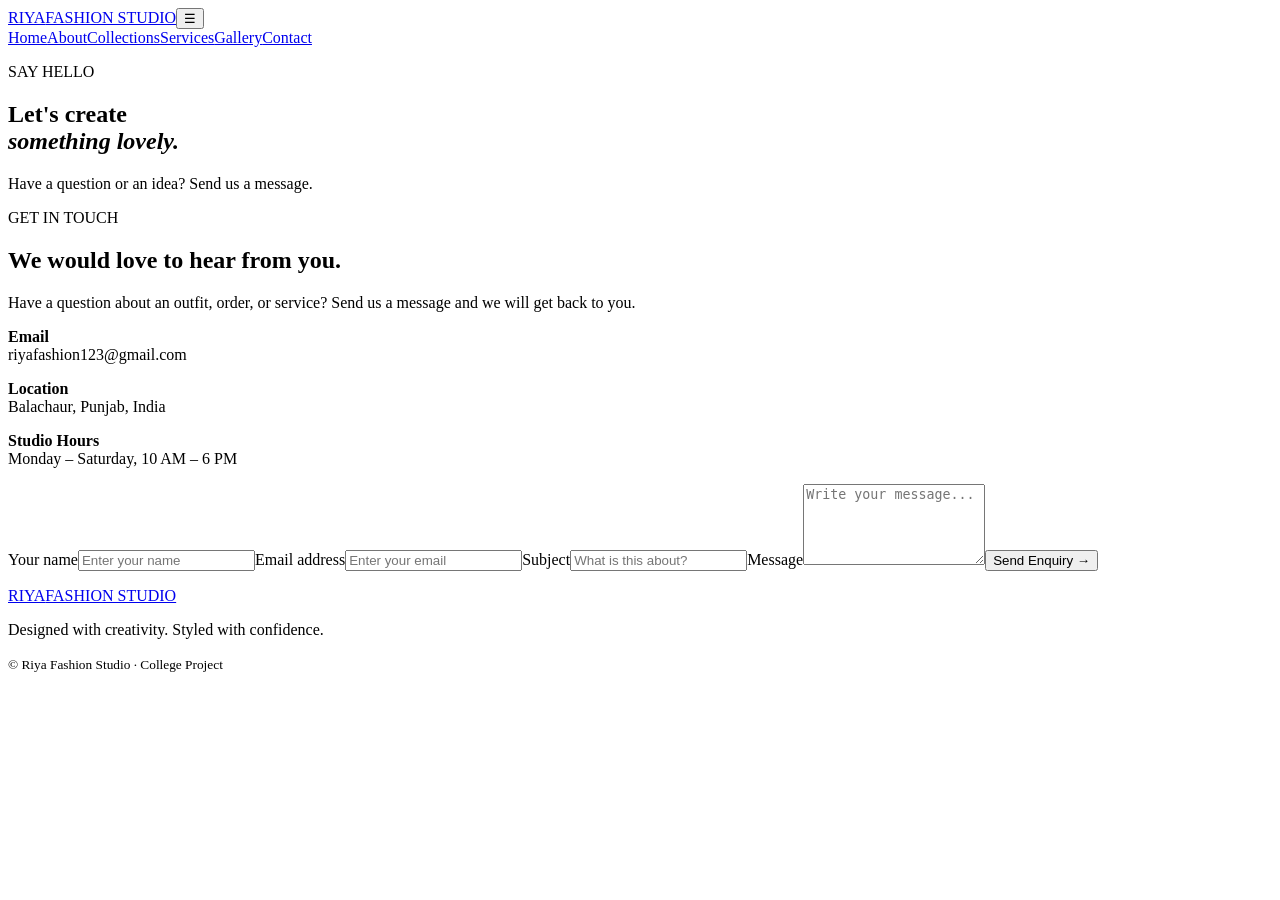
==== contact.html @ d86d6163 "Add files via upload" ====
<!DOCTYPE html>
<html lang="en"><head><meta charset="UTF-8"><meta name="viewport" content="width=device-width, initial-scale=1.0"><title>Contact | Riya Fashion Studio</title><link rel="stylesheet" href="css/style.css"></head>
<body>
<header class="site-header"><a class="logo" href="index.html">RIYA<span>FASHION STUDIO</span></a><button class="menu-btn" type="button" aria-label="Toggle navigation" aria-expanded="false" aria-controls="navigation">☰</button><nav id="navigation" class="navigation"><a href="index.html">Home</a><a href="about.html">About</a><a href="collections.html">Collections</a><a href="services.html">Services</a><a href="gallery.html">Gallery</a><a class="active" href="contact.html">Contact</a></nav></header>
<main><section class="page-banner"><p class="eyebrow">SAY HELLO</p><h1>Let's create<br><em>something lovely.</em></h1><p>Have a question or an idea? Send us a message.</p></section>
<section class="contact-layout section"><div><p class="eyebrow">GET IN TOUCH</p><h2>We would love to hear from you.</h2><p>Have a question about an outfit, order, or service? Send us a message and we will get back to you.</p><div class="contact-info"><p><strong>Email</strong><br>riyafashion123@gmail.com</p><p><strong>Location</strong><br>Balachaur, Punjab, India</p><p><strong>Studio Hours</strong><br>Monday – Saturday, 10 AM – 6 PM</p></div></div>
<form class="contact-form" id="contact-form">
<input type="hidden" name="_subject" value="New enquiry from Riya Fashion Studio">
<input type="hidden" name="_template" value="table"><label for="name">Your name</label><input id="name" name="name" type="text" placeholder="Enter your name" autocomplete="name" required><label for="email">Email address</label><input id="email" name="email" type="email" placeholder="Enter your email" autocomplete="email" required><label for="subject">Subject</label><input id="subject" name="subject" type="text" placeholder="What is this about?" required><label for="message">Message</label><textarea id="message" name="message" rows="5" placeholder="Write your message..." required></textarea><button class="btn" type="submit">Send Enquiry <span>→</span></button><p id="form-message" class="form-message" role="status" aria-live="polite"></p></form></section></main>
<footer class="footer"><a class="logo" href="index.html">RIYA<span>FASHION STUDIO</span></a><p>Designed with creativity. Styled with confidence.</p><small>© <span class="year"></span> Riya Fashion Studio · College Project</small></footer><script src="js/script.js"></script></body></html>
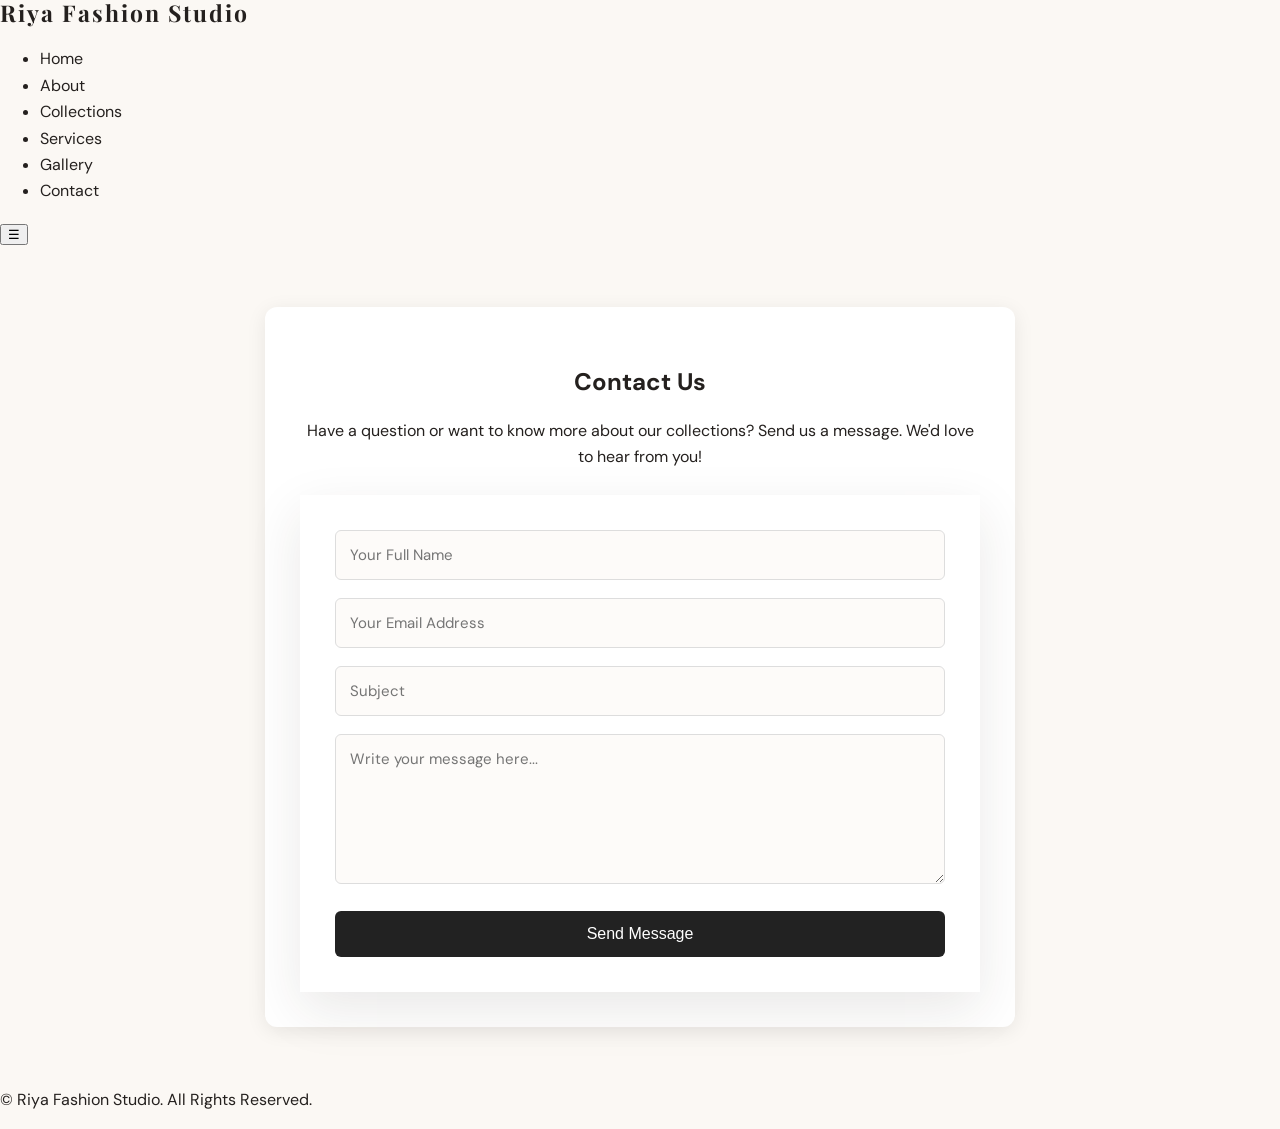
==== commit 4465f33d: "Update contact.html" ====
--- a/contact.html
+++ b/contact.html
@@ -1,10 +1,168 @@
 <!DOCTYPE html>
-<html lang="en"><head><meta charset="UTF-8"><meta name="viewport" content="width=device-width, initial-scale=1.0"><title>Contact | Riya Fashion Studio</title><link rel="stylesheet" href="css/style.css"></head>
+<html lang="en">
+
+<head>
+    <meta charset="UTF-8">
+    <meta name="viewport" content="width=device-width, initial-scale=1.0">
+
+    <title>Contact Us | Riya Fashion Studio</title>
+
+    <link rel="stylesheet" href="css/style.css">
+
+    <style>
+        .contact-section {
+            max-width: 750px;
+            margin: 60px auto;
+            padding: 35px;
+            background: #fff;
+            border-radius: 12px;
+            box-shadow: 0 4px 20px rgba(0, 0, 0, 0.08);
+        }
+
+        .contact-section h1 {
+            text-align: center;
+            margin-bottom: 15px;
+        }
+
+        .contact-section p {
+            text-align: center;
+            margin-bottom: 25px;
+        }
+
+        .contact-form input,
+        .contact-form textarea {
+            width: 100%;
+            padding: 14px;
+            margin-bottom: 18px;
+            border: 1px solid #ddd;
+            border-radius: 6px;
+            font-size: 15px;
+            box-sizing: border-box;
+            font-family: inherit;
+        }
+
+        .contact-form textarea {
+            resize: vertical;
+        }
+
+        .contact-form button {
+            width: 100%;
+            padding: 14px;
+            border: none;
+            border-radius: 6px;
+            background: #222;
+            color: white;
+            font-size: 16px;
+            cursor: pointer;
+            transition: 0.3s;
+        }
+
+        .contact-form button:hover {
+            background: #a67c52;
+        }
+
+        .contact-form button:disabled {
+            opacity: 0.7;
+            cursor: not-allowed;
+        }
+
+        #form-message {
+            display: none;
+            padding: 14px;
+            margin-top: 18px;
+            border-radius: 6px;
+            text-align: center;
+            line-height: 1.5;
+        }
+
+        @media (max-width: 600px) {
+            .contact-section {
+                margin: 30px 15px;
+                padding: 22px;
+            }
+        }
+    </style>
+</head>
+
 <body>
-<header class="site-header"><a class="logo" href="index.html">RIYA<span>FASHION STUDIO</span></a><button class="menu-btn" type="button" aria-label="Toggle navigation" aria-expanded="false" aria-controls="navigation">☰</button><nav id="navigation" class="navigation"><a href="index.html">Home</a><a href="about.html">About</a><a href="collections.html">Collections</a><a href="services.html">Services</a><a href="gallery.html">Gallery</a><a class="active" href="contact.html">Contact</a></nav></header>
-<main><section class="page-banner"><p class="eyebrow">SAY HELLO</p><h1>Let's create<br><em>something lovely.</em></h1><p>Have a question or an idea? Send us a message.</p></section>
-<section class="contact-layout section"><div><p class="eyebrow">GET IN TOUCH</p><h2>We would love to hear from you.</h2><p>Have a question about an outfit, order, or service? Send us a message and we will get back to you.</p><div class="contact-info"><p><strong>Email</strong><br>riyafashion123@gmail.com</p><p><strong>Location</strong><br>Balachaur, Punjab, India</p><p><strong>Studio Hours</strong><br>Monday – Saturday, 10 AM – 6 PM</p></div></div>
-<form class="contact-form" id="contact-form">
-<input type="hidden" name="_subject" value="New enquiry from Riya Fashion Studio">
-<input type="hidden" name="_template" value="table"><label for="name">Your name</label><input id="name" name="name" type="text" placeholder="Enter your name" autocomplete="name" required><label for="email">Email address</label><input id="email" name="email" type="email" placeholder="Enter your email" autocomplete="email" required><label for="subject">Subject</label><input id="subject" name="subject" type="text" placeholder="What is this about?" required><label for="message">Message</label><textarea id="message" name="message" rows="5" placeholder="Write your message..." required></textarea><button class="btn" type="submit">Send Enquiry <span>→</span></button><p id="form-message" class="form-message" role="status" aria-live="polite"></p></form></section></main>
-<footer class="footer"><a class="logo" href="index.html">RIYA<span>FASHION STUDIO</span></a><p>Designed with creativity. Styled with confidence.</p><small>© <span class="year"></span> Riya Fashion Studio · College Project</small></footer><script src="js/script.js"></script></body></html>
+
+    <header>
+        <nav class="navbar">
+            <a href="index.html" class="logo">Riya Fashion Studio</a>
+
+            <ul class="nav-links">
+                <li><a href="index.html">Home</a></li>
+                <li><a href="about.html">About</a></li>
+                <li><a href="collections.html">Collections</a></li>
+                <li><a href="services.html">Services</a></li>
+                <li><a href="gallery.html">Gallery</a></li>
+                <li><a href="contact.html">Contact</a></li>
+            </ul>
+
+            <button class="menu-toggle" aria-label="Toggle navigation">
+                ☰
+            </button>
+        </nav>
+    </header>
+
+    <main>
+
+        <section class="contact-section">
+
+            <h1>Contact Us</h1>
+
+            <p>
+                Have a question or want to know more about our collections?
+                Send us a message. We'd love to hear from you!
+            </p>
+
+            <form id="contact-form" class="contact-form">
+
+                <input
+                    type="text"
+                    name="name"
+                    placeholder="Your Full Name"
+                    required
+                >
+
+                <input
+                    type="email"
+                    name="email"
+                    placeholder="Your Email Address"
+                    required
+                >
+
+                <input
+                    type="text"
+                    name="subject"
+                    placeholder="Subject"
+                    required
+                >
+
+                <textarea
+                    name="message"
+                    placeholder="Write your message here..."
+                    rows="6"
+                    required
+                ></textarea>
+
+                <button type="submit" id="submit-btn">
+                    Send Message
+                </button>
+
+                <div id="form-message" role="status" aria-live="polite"></div>
+
+            </form>
+
+        </section>
+
+    </main>
+
+    <footer>
+        <p>&copy; <span id="current-year"></span> Riya Fashion Studio. All Rights Reserved.</p>
+    </footer>
+
+    <script src="js/script.js"></script>
+
+</body>
+</html>
--- a/css/style.css
+++ b/css/style.css
@@ -0,0 +1,15 @@
+@import url('https://fonts.googleapis.com/css2?family=DM+Sans:wght@400;500;600;700&family=Playfair+Display:ital,wght@0,500;0,600;0,700;1,500;1,600&display=swap');
+:root{--ink:#24201e;--muted:#77706b;--paper:#fbf8f4;--cream:#f1e9df;--accent:#a45d50;--line:#e8dfd6;--white:#fff;--shadow:0 18px 50px rgba(47,35,27,.10);--serif:'Playfair Display',Georgia,serif;--sans:'DM Sans',Arial,sans-serif}
+*{box-sizing:border-box}html{scroll-behavior:smooth}body{margin:0;background:var(--paper);color:var(--ink);font-family:var(--sans);line-height:1.65}img{display:block;max-width:100%;width:100%;object-fit:cover}a{color:inherit;text-decoration:none}.site-header{height:86px;padding:0 7%;display:flex;align-items:center;justify-content:space-between;background:rgba(251,248,244,.96);border-bottom:1px solid var(--line);position:sticky;top:0;z-index:20;backdrop-filter:blur(12px)}.logo{font-family:var(--serif);font-size:23px;letter-spacing:2px;font-weight:700;line-height:1.1}.logo span{display:block;font-family:var(--sans);font-size:9px;letter-spacing:3px;color:var(--accent);margin-top:5px}.navigation{display:flex;align-items:center;gap:27px}.navigation a{font-size:12px;font-weight:600;letter-spacing:.6px;color:#615a55;transition:color .2s}.navigation a:hover,.navigation a.active{color:var(--accent)}.menu-btn{display:none;border:0;background:none;font-size:27px;color:var(--ink);cursor:pointer}.hero{min-height:620px;padding:65px 9% 75px;display:grid;grid-template-columns:1fr 1.02fr;gap:7%;align-items:center;background:var(--cream)}.hero-content{max-width:510px}.eyebrow{font-size:10px;font-weight:700;letter-spacing:3px;color:var(--accent);text-transform:uppercase;margin:0 0 17px}.hero h1,.page-banner h1{font:500 clamp(48px,6vw,82px)/1.08 var(--serif);letter-spacing:-2px;margin:0 0 24px}.hero h1 em,.page-banner h1 em{color:var(--accent);font-weight:500}.hero-text{max-width:420px;color:var(--muted);font-size:15px;margin-bottom:32px}.btn{display:inline-flex;align-items:center;gap:22px;background:var(--ink);color:white;padding:15px 22px;border:0;font:600 12px var(--sans);letter-spacing:.5px;cursor:pointer;transition:background .2s,transform .2s}.btn:hover{background:var(--accent);transform:translateY(-2px)}.hero-visual{height:485px;position:relative}.hero-visual img{height:100%;box-shadow:var(--shadow)}.image-note{position:absolute;right:-22px;bottom:25px;background:var(--white);padding:17px 23px;font-size:9px;letter-spacing:2px;line-height:1.8;box-shadow:var(--shadow)}.image-note strong{font-size:13px;color:var(--accent)}.section{padding:90px 9%}.section-heading{text-align:center;margin:0 auto 43px}.section-heading h2,.about-layout h2,.contact-layout h2{font:500 clamp(32px,4vw,46px)/1.2 var(--serif);margin:0 0 12px}.section-heading>p:last-child{color:var(--muted);margin:0}.feature-grid,.product-grid{display:grid;grid-template-columns:repeat(3,1fr);gap:27px}.feature-card img{height:340px;margin-bottom:19px}.feature-card h3,.product-card h3{font:500 23px var(--serif);margin:0 0 4px}.feature-card p,.product-card p{color:var(--muted);font-size:13px;margin:0}.quote-band{text-align:center;background:#292421;color:white;padding:62px 20px}.quote-band p{font:italic 28px var(--serif);margin:0 0 13px}.quote-band span{font-size:9px;letter-spacing:3px;color:#d6aaa0}.footer{text-align:center;padding:48px 20px 35px;background:#f2ebe3}.footer .logo{display:inline-block}.footer p{font-size:13px;color:var(--muted);margin:15px 0}.footer small{font-size:10px;color:#8a817a}.page-banner{text-align:center;padding:90px 20px 83px;background:var(--cream)}.page-banner h1{font-size:clamp(44px,6vw,68px);margin-bottom:15px}.page-banner>p:last-child{color:var(--muted);margin:0}.about-layout{display:grid;grid-template-columns:1fr 1fr;gap:8%;align-items:center}.about-layout>img{height:510px}.about-layout p:not(.eyebrow){color:var(--muted);font-size:14px}.stats{display:flex;gap:35px;margin-top:32px}.stats div{display:flex;flex-direction:column}.stats strong{font:30px var(--serif);color:var(--accent)}.stats span{font-size:10px;color:var(--muted)}.product-card{background:white;box-shadow:0 8px 30px rgba(47,35,27,.05)}.product-card img{height:330px}.product-info{padding:19px 20px 22px}.product-info strong{display:block;color:var(--accent);margin-top:12px;font-size:14px}.service-grid{display:grid;grid-template-columns:repeat(2,1fr);gap:22px}.service-card{background:white;padding:35px 38px;border:1px solid var(--line);min-height:220px;transition:transform .2s,box-shadow .2s}.service-card:hover{transform:translateY(-4px);box-shadow:var(--shadow)}.service-card span{font:30px var(--serif);color:var(--accent)}.service-card h2{font:500 27px var(--serif);margin:12px 0 8px}.service-card p{color:var(--muted);font-size:14px;margin:0}.image-strip{height:360px}.image-strip img{height:100%}.gallery-grid{display:grid;grid-template-columns:repeat(3,1fr);gap:18px}.gallery-grid img{height:380px}.gallery-grid img:nth-child(2),.gallery-grid img:nth-child(5){height:300px}.contact-layout{display:grid;grid-template-columns:.9fr 1.1fr;gap:9%}.contact-layout>div>p:not(.eyebrow){color:var(--muted);font-size:14px}.contact-info{margin-top:35px}.contact-info p{font-size:13px;color:var(--muted);margin:0 0 20px}.contact-info strong{color:var(--ink);font-size:12px;letter-spacing:1px}.contact-form{background:white;padding:35px;box-shadow:var(--shadow)}.contact-form label{display:block;font-size:11px;font-weight:700;margin:0 0 7px}.contact-form input,.contact-form textarea{width:100%;padding:13px 14px;border:1px solid var(--line);background:#fdfbf9;font:13px var(--sans);margin-bottom:19px;outline:none}.contact-form input:focus,.contact-form textarea:focus{border-color:var(--accent)}.contact-form textarea{resize:vertical}.form-message{font-size:12px;color:var(--accent);margin:14px 0 0;min-height:18px}
+@media(max-width:900px){.site-header{padding:0 5%}.navigation{gap:14px}.navigation a{font-size:11px}.hero{padding-left:6%;padding-right:6%;gap:5%}.section{padding:70px 6%}.feature-card img,.product-card img{height:280px}.gallery-grid img{height:300px}}
+@media(max-width:700px){.site-header{height:72px}.menu-btn{display:block}.navigation{display:none;position:absolute;top:72px;left:0;right:0;padding:18px 7% 24px;background:var(--paper);border-bottom:1px solid var(--line);flex-direction:column;align-items:flex-start;gap:17px}.navigation.open{display:flex}.navigation a{font-size:13px}.hero{grid-template-columns:1fr;padding:55px 7% 65px;gap:38px}.hero-visual{height:390px;margin-right:12px}.hero h1{font-size:58px}.section{padding:65px 7%}.feature-grid,.product-grid{grid-template-columns:1fr 1fr;gap:18px}.feature-card img,.product-card img{height:250px}.about-layout,.contact-layout{grid-template-columns:1fr;gap:35px}.about-layout>img{height:380px}.service-grid{grid-template-columns:1fr}.gallery-grid{grid-template-columns:1fr 1fr;gap:12px}.gallery-grid img,.gallery-grid img:nth-child(2),.gallery-grid img:nth-child(5){height:260px}.page-banner{padding:70px 18px}.contact-form{padding:25px 20px}.stats{gap:22px}.image-strip{height:250px}}
+@media(max-width:420px){.feature-grid,.product-grid{grid-template-columns:1fr}.feature-card img,.product-card img{height:360px}.gallery-grid img,.gallery-grid img:nth-child(2),.gallery-grid img:nth-child(5){height:210px}.hero h1{font-size:51px}.image-note{right:-10px}}
+
+/* Contact form feedback states */
+.contact-form button:disabled{opacity:.65;cursor:wait;transform:none}
+.form-message{font-size:13px;line-height:1.5;margin:16px 0 0;min-height:22px;padding:0}
+.form-message.is-success{color:#236b45;background:#edf7f0;border:1px solid #cce7d4;padding:12px 14px}
+.form-message.is-error{color:#9b342d;background:#fff1ef;border:1px solid #f0d0cb;padding:12px 14px}
+.form-message.is-sending{color:#806044}
+.hero-visual img{object-position:center 35%}
+.about-layout>img{object-position:center 25%}
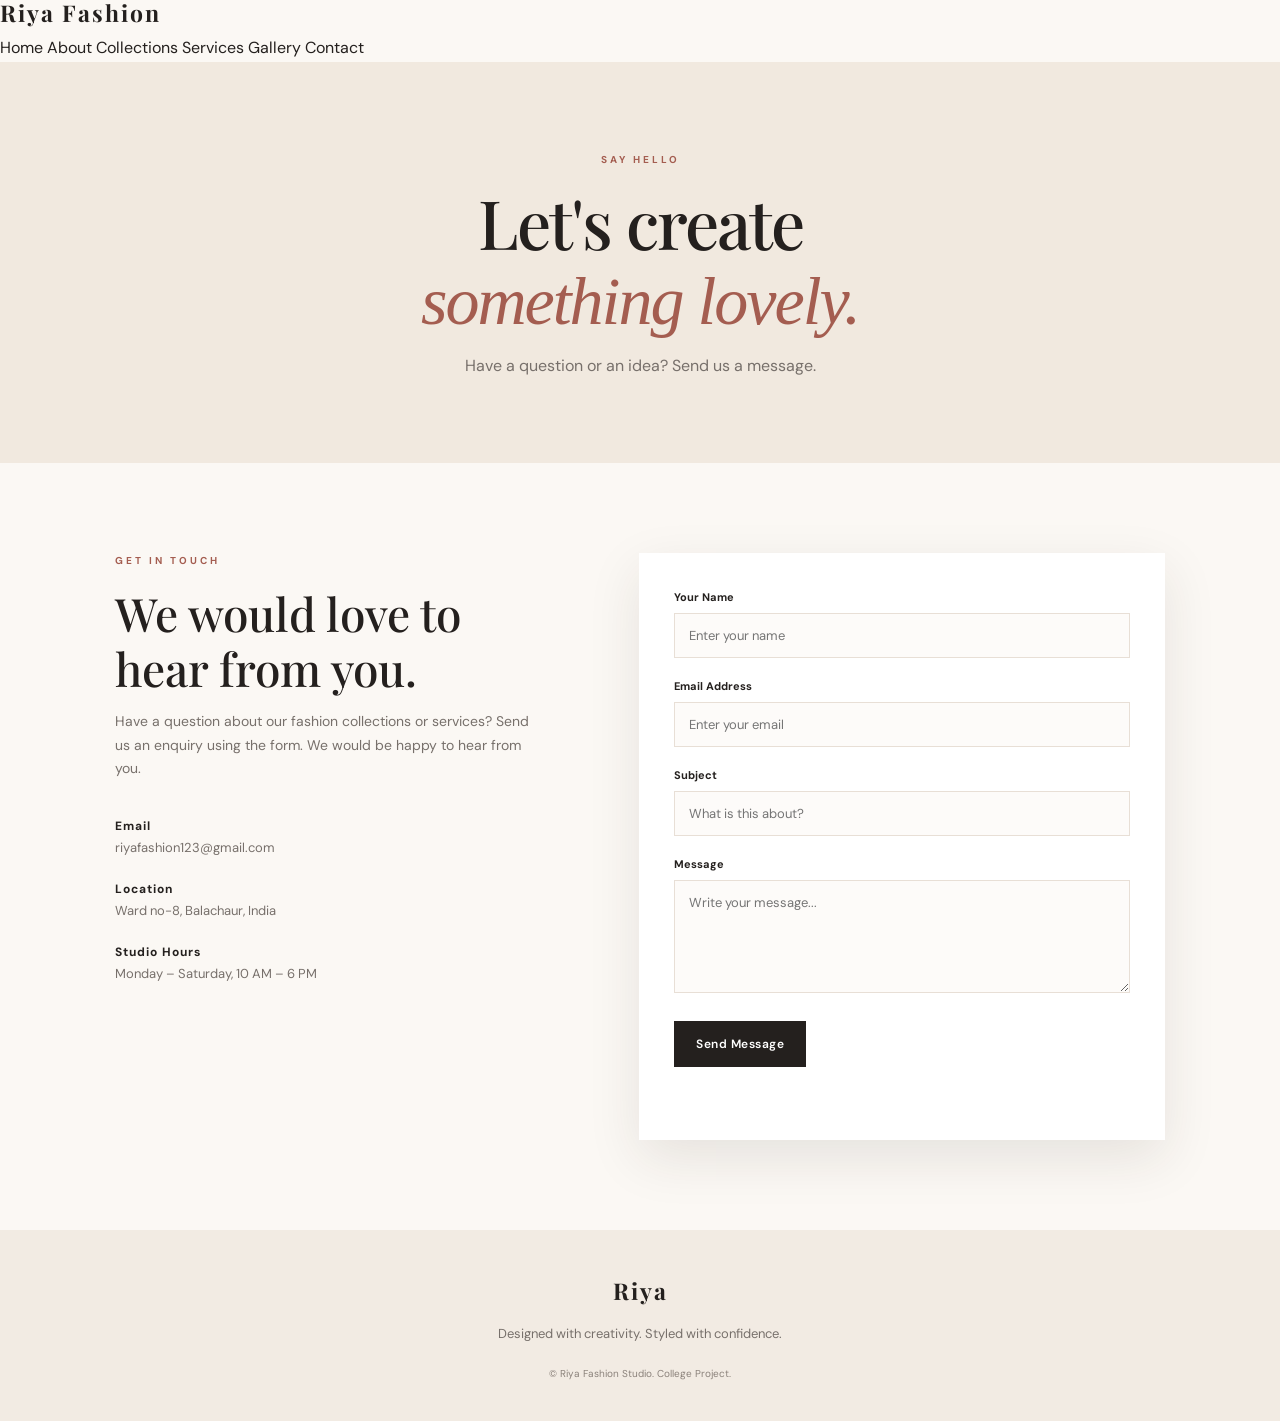
==== commit ca44c39f: "Update contact.html" ====
--- a/contact.html
+++ b/contact.html
@@ -4,165 +4,173 @@
 <head>
     <meta charset="UTF-8">
     <meta name="viewport" content="width=device-width, initial-scale=1.0">
-
-    <title>Contact Us | Riya Fashion Studio</title>
-
+    <title>Contact | Riya Fashion Studio</title>
     <link rel="stylesheet" href="css/style.css">
-
-    <style>
-        .contact-section {
-            max-width: 750px;
-            margin: 60px auto;
-            padding: 35px;
-            background: #fff;
-            border-radius: 12px;
-            box-shadow: 0 4px 20px rgba(0, 0, 0, 0.08);
-        }
-
-        .contact-section h1 {
-            text-align: center;
-            margin-bottom: 15px;
-        }
-
-        .contact-section p {
-            text-align: center;
-            margin-bottom: 25px;
-        }
-
-        .contact-form input,
-        .contact-form textarea {
-            width: 100%;
-            padding: 14px;
-            margin-bottom: 18px;
-            border: 1px solid #ddd;
-            border-radius: 6px;
-            font-size: 15px;
-            box-sizing: border-box;
-            font-family: inherit;
-        }
-
-        .contact-form textarea {
-            resize: vertical;
-        }
-
-        .contact-form button {
-            width: 100%;
-            padding: 14px;
-            border: none;
-            border-radius: 6px;
-            background: #222;
-            color: white;
-            font-size: 16px;
-            cursor: pointer;
-            transition: 0.3s;
-        }
-
-        .contact-form button:hover {
-            background: #a67c52;
-        }
-
-        .contact-form button:disabled {
-            opacity: 0.7;
-            cursor: not-allowed;
-        }
-
-        #form-message {
-            display: none;
-            padding: 14px;
-            margin-top: 18px;
-            border-radius: 6px;
-            text-align: center;
-            line-height: 1.5;
-        }
-
-        @media (max-width: 600px) {
-            .contact-section {
-                margin: 30px 15px;
-                padding: 22px;
-            }
-        }
-    </style>
 </head>
 
 <body>
 
-    <header>
-        <nav class="navbar">
-            <a href="index.html" class="logo">Riya Fashion Studio</a>
+<header class="header">
 
-            <ul class="nav-links">
-                <li><a href="index.html">Home</a></li>
-                <li><a href="about.html">About</a></li>
-                <li><a href="collections.html">Collections</a></li>
-                <li><a href="services.html">Services</a></li>
-                <li><a href="gallery.html">Gallery</a></li>
-                <li><a href="contact.html">Contact</a></li>
-            </ul>
+    <a class="logo" href="index.html">
+        Riya Fashion <span></span>
+    </a>
 
-            <button class="menu-toggle" aria-label="Toggle navigation">
-                ☰
-            </button>
-        </nav>
-    </header>
+    <button class="menu-btn" onclick="toggleMenu()">☰</button>
 
-    <main>
+    <nav id="navigation">
+        <a href="index.html">Home</a>
+        <a href="about.html">About</a>
+        <a href="collections.html">Collections</a>
+        <a href="services.html">Services</a>
+        <a href="gallery.html">Gallery</a>
+        <a class="active" href="contact.html">Contact</a>
+    </nav>
 
-        <section class="contact-section">
+</header>
 
-            <h1>Contact Us</h1>
+
+<main>
+
+    <section class="page-banner">
+
+        <p class="eyebrow">SAY HELLO</p>
+
+        <h1>
+            Let's create<br>
+            <em>something lovely.</em>
+        </h1>
+
+        <p>
+            Have a question or an idea? Send us a message.
+        </p>
+
+    </section>
+
+
+    <section class="contact-layout section">
+
+        <div>
+
+            <p class="eyebrow">GET IN TOUCH</p>
+
+            <h2>We would love to hear from you.</h2>
 
             <p>
-                Have a question or want to know more about our collections?
-                Send us a message. We'd love to hear from you!
+                Have a question about our fashion collections
+                or services? Send us an enquiry using the form.
+                We would be happy to hear from you.
             </p>
 
-            <form id="contact-form" class="contact-form">
+            <div class="contact-info">
 
-                <input
-                    type="text"
-                    name="name"
-                    placeholder="Your Full Name"
-                    required
-                >
+                <p>
+                    <strong>Email</strong><br>
+                    riyafashion123@gmail.com
+                </p>
 
-                <input
-                    type="email"
-                    name="email"
-                    placeholder="Your Email Address"
-                    required
-                >
+                <p>
+                    <strong>Location</strong><br>
+                    Ward no-8, Balachaur, India
+                </p>
 
-                <input
-                    type="text"
-                    name="subject"
-                    placeholder="Subject"
-                    required
-                >
+                <p>
+                    <strong>Studio Hours</strong><br>
+                    Monday – Saturday, 10 AM – 6 PM
+                </p>
 
-                <textarea
-                    name="message"
-                    placeholder="Write your message here..."
-                    rows="6"
-                    required
-                ></textarea>
+            </div>
 
-                <button type="submit" id="submit-btn">
-                    Send Message
-                </button>
+        </div>
 
-                <div id="form-message" role="status" aria-live="polite"></div>
 
-            </form>
+        <!-- Contact Form -->
 
-        </section>
+        <form class="contact-form" id="contact-form">
 
-    </main>
+            <label for="name">Your Name</label>
 
-    <footer>
-        <p>&copy; <span id="current-year"></span> Riya Fashion Studio. All Rights Reserved.</p>
-    </footer>
+            <input
+                id="name"
+                name="name"
+                type="text"
+                placeholder="Enter your name"
+                required
+            >
 
-    <script src="js/script.js"></script>
+
+            <label for="email">Email Address</label>
+
+            <input
+                id="email"
+                name="email"
+                type="email"
+                placeholder="Enter your email"
+                required
+            >
+
+
+            <label for="subject">Subject</label>
+
+            <input
+                id="subject"
+                name="subject"
+                type="text"
+                placeholder="What is this about?"
+                required
+            >
+
+
+            <label for="message">Message</label>
+
+            <textarea
+                id="message"
+                name="message"
+                rows="5"
+                placeholder="Write your message..."
+                required
+            ></textarea>
+
+
+            <button class="btn" id="submit-btn" type="submit">
+                Send Message
+            </button>
+
+
+            <p
+                id="form-message"
+                class="form-message"
+                role="status"
+                aria-live="polite"
+            ></p>
+
+        </form>
+
+    </section>
+
+</main>
+
+
+<footer class="footer">
+
+    <a class="logo" href="index.html">
+        Riya<span></span>
+    </a>
+
+    <p>
+        Designed with creativity.
+        Styled with confidence.
+    </p>
+
+    <small>
+        © <span class="year"></span>
+        Riya Fashion Studio. College Project.
+    </small>
+
+</footer>
+
+
+<script src="js/script.js"></script>
 
 </body>
 </html>
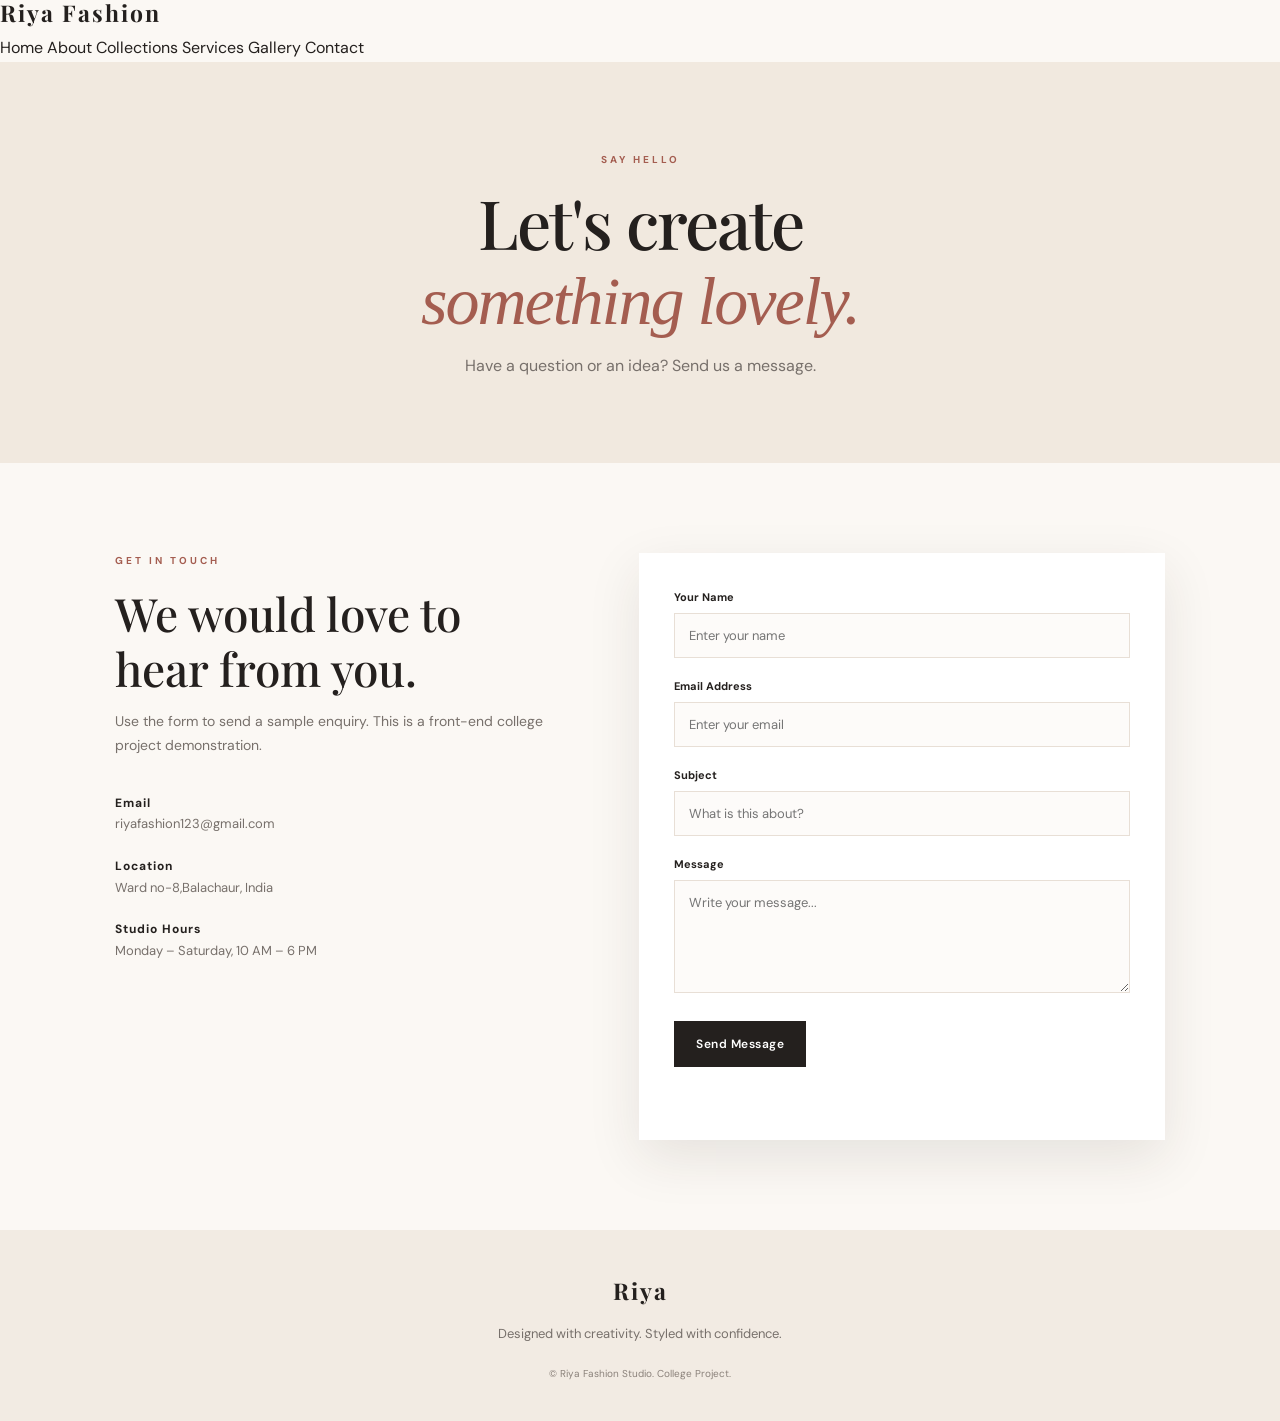
==== commit 1be0b7dd: "Update contact.html" ====
--- a/contact.html
+++ b/contact.html
@@ -1,20 +1,16 @@
 <!DOCTYPE html>
 <html lang="en">
-
 <head>
     <meta charset="UTF-8">
     <meta name="viewport" content="width=device-width, initial-scale=1.0">
-    <title>Contact | Riya Fashion Studio</title>
+    <title>Contact | ÉLAN Fashion Studio</title>
     <link rel="stylesheet" href="css/style.css">
 </head>
 
 <body>
 
 <header class="header">
-
-    <a class="logo" href="index.html">
-        Riya Fashion <span></span>
-    </a>
+    <a class="logo" href="index.html">Riya Fashion <span></span></a>
 
     <button class="menu-btn" onclick="toggleMenu()">☰</button>
 
@@ -26,44 +22,24 @@
         <a href="gallery.html">Gallery</a>
         <a class="active" href="contact.html">Contact</a>
     </nav>
-
 </header>
-
 
 <main>
 
     <section class="page-banner">
-
         <p class="eyebrow">SAY HELLO</p>
-
-        <h1>
-            Let's create<br>
-            <em>something lovely.</em>
-        </h1>
-
-        <p>
-            Have a question or an idea? Send us a message.
-        </p>
-
+        <h1>Let's create<br><em>something lovely.</em></h1>
+        <p>Have a question or an idea? Send us a message.</p>
     </section>
-
 
     <section class="contact-layout section">
 
         <div>
-
             <p class="eyebrow">GET IN TOUCH</p>
-
             <h2>We would love to hear from you.</h2>
-
-            <p>
-                Have a question about our fashion collections
-                or services? Send us an enquiry using the form.
-                We would be happy to hear from you.
-            </p>
+            <p>Use the form to send a sample enquiry. This is a front-end college project demonstration.</p>
 
             <div class="contact-info">
-
                 <p>
                     <strong>Email</strong><br>
                     riyafashion123@gmail.com
@@ -71,78 +47,33 @@
 
                 <p>
                     <strong>Location</strong><br>
-                    Ward no-8, Balachaur, India
+                    Ward no-8,Balachaur, India
                 </p>
 
                 <p>
                     <strong>Studio Hours</strong><br>
                     Monday – Saturday, 10 AM – 6 PM
                 </p>
-
             </div>
-
         </div>
 
-
-        <!-- Contact Form -->
-
-        <form class="contact-form" id="contact-form">
+        <form class="contact-form" onsubmit="submitForm(event)">
 
             <label for="name">Your Name</label>
+            <input id="name" type="text" placeholder="Enter your name" required>
 
-            <input
-                id="name"
-                name="name"
-                type="text"
-                placeholder="Enter your name"
-                required
-            >
-
-
-            <label for="email">Email Address</label>
-
-            <input
-                id="email"
-                name="email"
-                type="email"
-                placeholder="Enter your email"
-                required
-            >
-
+            <label for="riyu23@gmail.com">Email Address</label>
+            <input id="email" type="email" placeholder="Enter your email" required>
 
             <label for="subject">Subject</label>
-
-            <input
-                id="subject"
-                name="subject"
-                type="text"
-                placeholder="What is this about?"
-                required
-            >
-
+            <input id="subject" type="text" placeholder="What is this about?" required>
 
             <label for="message">Message</label>
+            <textarea id="message" rows="5" placeholder="Write your message..." required></textarea>
 
-            <textarea
-                id="message"
-                name="message"
-                rows="5"
-                placeholder="Write your message..."
-                required
-            ></textarea>
+            <button class="btn" type="submit">Send Message</button>
 
-
-            <button class="btn" id="submit-btn" type="submit">
-                Send Message
-            </button>
-
-
-            <p
-                id="form-message"
-                class="form-message"
-                role="status"
-                aria-live="polite"
-            ></p>
+            <p id="form-message" class="form-message"></p>
 
         </form>
 
@@ -150,25 +81,11 @@
 
 </main>
 
-
 <footer class="footer">
-
-    <a class="logo" href="index.html">
-        Riya<span></span>
-    </a>
-
-    <p>
-        Designed with creativity.
-        Styled with confidence.
-    </p>
-
-    <small>
-        © <span class="year"></span>
-        Riya Fashion Studio. College Project.
-    </small>
-
+    <a class="logo" href="index.html">Riya<span></span></a>
+    <p>Designed with creativity. Styled with confidence.</p>
+    <small>© <span class="year"></span> Riya Fashion Studio. College Project.</small>
 </footer>
-
 
 <script src="js/script.js"></script>
 
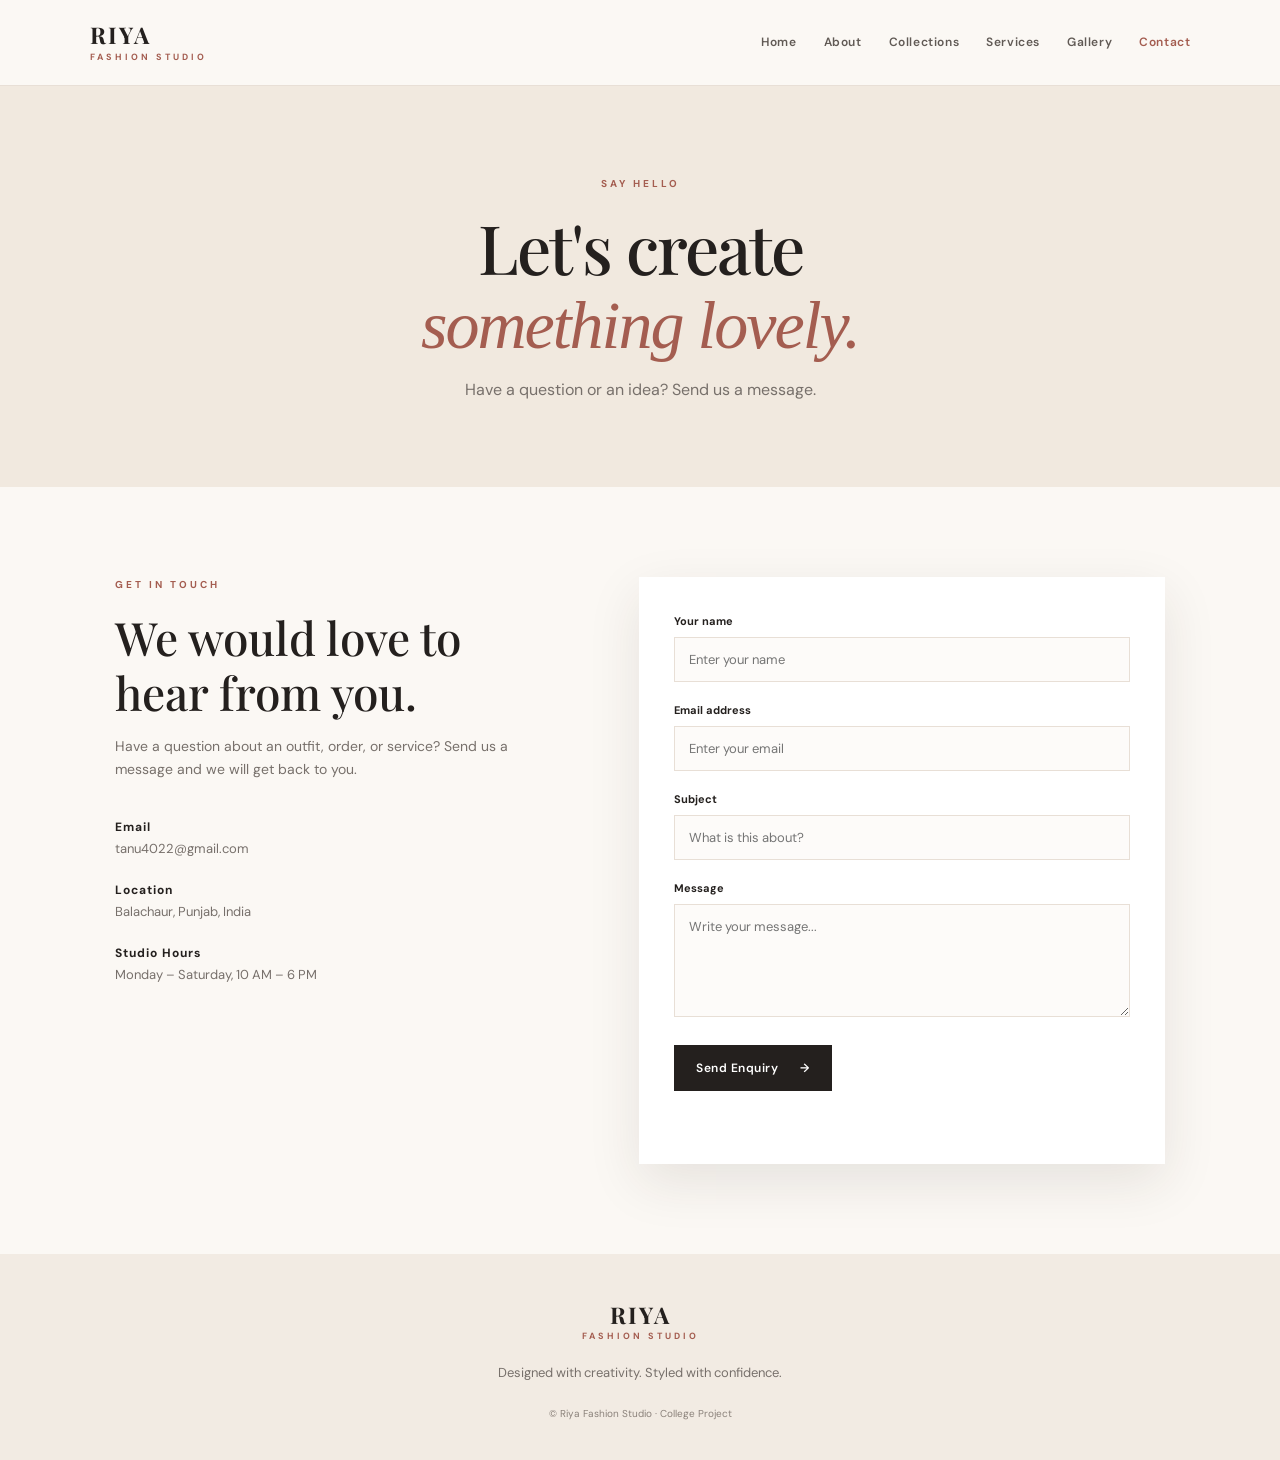
==== commit 0ecfbcd8: "Update contact.html" ====
--- a/contact.html
+++ b/contact.html
@@ -1,93 +1,74 @@
 <!DOCTYPE html>
 <html lang="en">
 <head>
-    <meta charset="UTF-8">
-    <meta name="viewport" content="width=device-width, initial-scale=1.0">
-    <title>Contact | ÉLAN Fashion Studio</title>
-    <link rel="stylesheet" href="css/style.css">
+<meta charset="UTF-8">
+<meta name="viewport" content="width=device-width, initial-scale=1.0">
+<title>Contact | Riya Fashion Studio</title>
+<link rel="stylesheet" href="css/style.css">
 </head>
-
 <body>
 
-<header class="header">
-    <a class="logo" href="index.html">Riya Fashion <span></span></a>
-
-    <button class="menu-btn" onclick="toggleMenu()">☰</button>
-
-    <nav id="navigation">
-        <a href="index.html">Home</a>
-        <a href="about.html">About</a>
-        <a href="collections.html">Collections</a>
-        <a href="services.html">Services</a>
-        <a href="gallery.html">Gallery</a>
-        <a class="active" href="contact.html">Contact</a>
-    </nav>
+<header class="site-header">
+<a class="logo" href="index.html">RIYA<span>FASHION STUDIO</span></a>
+<button class="menu-btn" type="button" aria-label="Toggle navigation" aria-expanded="false" aria-controls="navigation">☰</button>
+<nav id="navigation" class="navigation">
+<a href="index.html">Home</a>
+<a href="about.html">About</a>
+<a href="collections.html">Collections</a>
+<a href="services.html">Services</a>
+<a href="gallery.html">Gallery</a>
+<a class="active" href="contact.html">Contact</a>
+</nav>
 </header>
 
 <main>
+<section class="page-banner">
+<p class="eyebrow">SAY HELLO</p>
+<h1>Let's create<br><em>something lovely.</em></h1>
+<p>Have a question or an idea? Send us a message.</p>
+</section>
 
-    <section class="page-banner">
-        <p class="eyebrow">SAY HELLO</p>
-        <h1>Let's create<br><em>something lovely.</em></h1>
-        <p>Have a question or an idea? Send us a message.</p>
-    </section>
+<section class="contact-layout section">
+<div>
+<p class="eyebrow">GET IN TOUCH</p>
+<h2>We would love to hear from you.</h2>
+<p>Have a question about an outfit, order, or service? Send us a message and we will get back to you.</p>
 
-    <section class="contact-layout section">
+<div class="contact-info">
+<p><strong>Email</strong><br>tanu4022@gmail.com</p>
+<p><strong>Location</strong><br>Balachaur, Punjab, India</p>
+<p><strong>Studio Hours</strong><br>Monday – Saturday, 10 AM – 6 PM</p>
+</div>
+</div>
 
-        <div>
-            <p class="eyebrow">GET IN TOUCH</p>
-            <h2>We would love to hear from you.</h2>
-            <p>Use the form to send a sample enquiry. This is a front-end college project demonstration.</p>
+<form class="contact-form" id="contact-form" action="https://formsubmit.co/tanu4022@gmail.com" method="POST">
+<input type="hidden" name="_subject" value="New enquiry from Riya Fashion Studio">
+<input type="hidden" name="_template" value="table">
 
-            <div class="contact-info">
-                <p>
-                    <strong>Email</strong><br>
-                    riyafashion123@gmail.com
-                </p>
+<label for="name">Your name</label>
+<input id="name" name="name" type="text" placeholder="Enter your name" autocomplete="name" required>
 
-                <p>
-                    <strong>Location</strong><br>
-                    Ward no-8,Balachaur, India
-                </p>
+<label for="email">Email address</label>
+<input id="email" name="email" type="email" placeholder="Enter your email" autocomplete="email" required>
 
-                <p>
-                    <strong>Studio Hours</strong><br>
-                    Monday – Saturday, 10 AM – 6 PM
-                </p>
-            </div>
-        </div>
+<label for="subject">Subject</label>
+<input id="subject" name="subject" type="text" placeholder="What is this about?" required>
 
-        <form class="contact-form" onsubmit="submitForm(event)">
+<label for="message">Message</label>
+<textarea id="message" name="message" rows="5" placeholder="Write your message..." required></textarea>
 
-            <label for="name">Your Name</label>
-            <input id="name" type="text" placeholder="Enter your name" required>
-
-            <label for="riyu23@gmail.com">Email Address</label>
-            <input id="email" type="email" placeholder="Enter your email" required>
-
-            <label for="subject">Subject</label>
-            <input id="subject" type="text" placeholder="What is this about?" required>
-
-            <label for="message">Message</label>
-            <textarea id="message" rows="5" placeholder="Write your message..." required></textarea>
-
-            <button class="btn" type="submit">Send Message</button>
-
-            <p id="form-message" class="form-message"></p>
-
-        </form>
-
-    </section>
-
+<button class="btn" type="submit">Send Enquiry <span>→</span></button>
+<p id="form-message" class="form-message" role="status" aria-live="polite"></p>
+</form>
+</section>
 </main>
 
 <footer class="footer">
-    <a class="logo" href="index.html">Riya<span></span></a>
-    <p>Designed with creativity. Styled with confidence.</p>
-    <small>© <span class="year"></span> Riya Fashion Studio. College Project.</small>
+<a class="logo" href="index.html">RIYA<span>FASHION STUDIO</span></a>
+<p>Designed with creativity. Styled with confidence.</p>
+<small>© <span class="year"></span> Riya Fashion Studio · College Project</small>
 </footer>
 
 <script src="js/script.js"></script>
-
 </body>
 </html>
